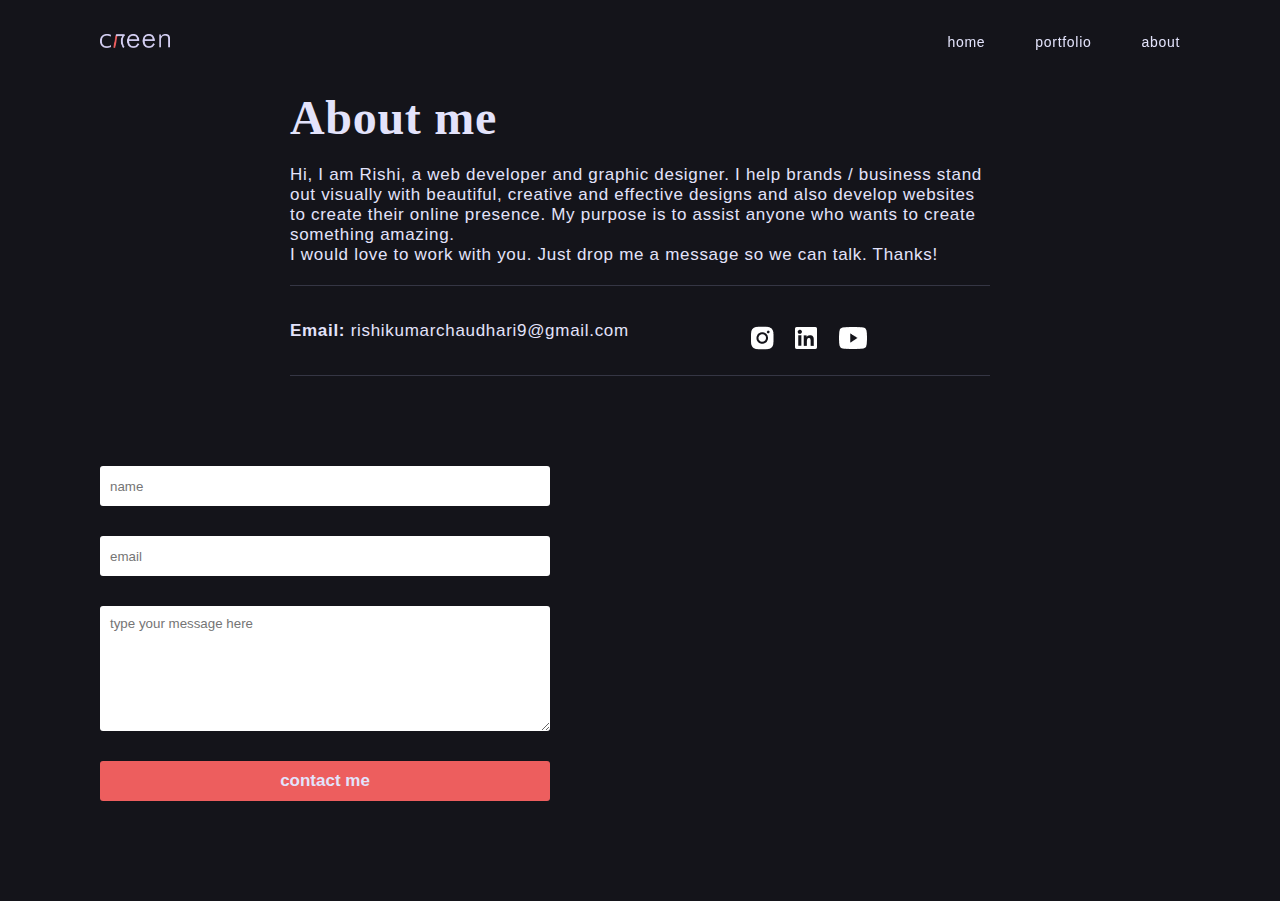
==== about.html @ e6f8a46d "Add files via upload" ====
<!DOCTYPE html>
<html lang="en">
<head>
    <meta charset="UTF-8">
    <meta http-equiv="X-UA-Compatible" content="IE=edge">
    <meta name="viewport" content="width=device-width, initial-scale=1.0">
    <link rel="stylesheet" href="css/style.css">
    <link rel="stylesheet" href="css/about.css">
    <script src="javascript/script.js" defer></script>
    <title>Rishi | graphic designer & web developer</title>
</head>
<body>
    <!-- navigation bar -->
    <header id="nav-bar" class="flex">
        <div class="logo">
            <h1><i><img src="/assets/logo.png" alt="logo"></i></h1>
        </div>

        <i class="nav-menu"><img src="/assets/nav-menu.png" alt="open navigation menu"></i>
        <nav class="nav-links">
            <ul class="flex animate-child-x">
                <li><a href="/">home</a></li>
                <li><a href="/portfolio">portfolio</a></li>
                <li><a href="/about">about</a></li>
            </ul>
        </nav>
    </header>
    <div class="nav-menu-overlay slide-x"></div>

    <!-- main content -->
    <main>
        <div class="content flex">
            <h1>About me</h1>
            <p>Hi, I am Rishi, a web developer and graphic designer. I help brands / business stand out visually with beautiful, creative and effective designs and also develop websites to create their online presence. My purpose is to assist anyone who wants to create something amazing.<br>I would love to work with you. Just drop me a message so we can talk. Thanks!</p>
            <div class="flex contact-info">
                <p><b>Email:</b> rishikumarchaudhari9@gmail.com</p>
                <div class="social-links flex">
                    <a href="#"><i><img src="/assets/instagram.png" alt="instagram"></i></a>
                    <a href="#"><i><img src="/assets/linkedin.png" alt="linkedin"></i></a>
                    <a href="#"><i><img src="/assets/youtube.png" alt="youtube"></i></a>
                </div>
            </div>
        </div>
        <div class="contact-form">
            <form action="/contact" method="post">
                <input type="text" name="name" placeholder="name" required>
                <input type="email" name="email" placeholder="email" required>
                <textarea name="message" cols="30" rows="7" placeholder="type your message here" required></textarea>
                <div class="err-status hide">couldn't send the message. please try again</div>
                <button type="submit" class="btn">contact me</button>
            </form>
        </div>
    </main>

</body>
</html>
---- css/style.css ----
*{
    margin: 0;
    padding: 0;
    box-sizing: border-box;
}

:root{
    --primary-color-1: #4035c0;
    --primary-color-dark-1: #353644;
    --primary-color-dark-2: #1B1B23;
    --primary-color-dark-3: #14141A;
    --secondary-color-1: #7B23A6;
    --accent-color-1: #ed5e5e;
    --primary-text-color: #E3E3FB;
    --heading-1-font: 48px bold Verdana, sans-serif;
    --heading-2-font: 'Futura', sans-serif;
    --paragraph-font: 'Futura', sans-serif;
    --link-font-size: 14px;
}

body{
    background: var(--primary-color-dark-3);
    color: var(--primary-text-color);
    font-family: sans-serif;
    font-size: 17px;
    letter-spacing: 0.7px;
    overflow-x: hidden;
}

main > *{
    margin-top: 90px;
    padding: 0 100px;
    padding-bottom: 200px;
}

main{
    max-width: 2000px;
    margin: auto;
    overflow: hidden;
}

h1{
    font: var(--heading-1-font);
    font-family: Verdana;
    font-weight: bold;
}

h2{
    font-size: 32px;
}

h2.lg{
    font-size: 37px;
}

h3{
    font-size: 22px;
}

img{
    width: 100%;
}

form{
    display: flex;
    flex-direction: column;
    gap: 30px;
}

textarea, input{
    padding: 10px;
    border: none;
    outline: none;
    border-radius: 3px;
    font-family: inherit;
}

input{
    height: 40px;
}


/* utilities */
.flex{
    display: flex;
    align-items: center;
}

.grid{
    display: grid;
}

.cta.link{
    color: var(--accent-color-1);
}

.btn{
    background: var(--accent-color-1);
    border: none;
    outline: none;
    color: var(--primary-text-color);
    font-weight: bold;
    font-size: 17px;
    height: 40px;
    border-radius: 3px;
    cursor: pointer;
}

.status-processing{
    filter: brightness(70%);
}

.err-status{
    color: #ed5e5e;
    font-size: 15px;
}
.hide{
    display: none;
}

.logo img{
    width: 70px;
}
.logo h1{
    font-size: 20px;
}

.bg{
    width: auto;
}

.slide-x{
    transform: translateX(100%);
    transition: all 0.5s ease-out;
}

.slide{
    transform: translateX(0);
}

.email a{
    color: var(--primary-color-1);
    filter: brightness(2);
}

body{
    position: relative;
}

/* nav bar */
#nav-bar{
    position: fixed;
    justify-content: space-between;
    width: 100%;
    padding: 30px 100px;
    margin: auto;
    flex-wrap: wrap;
    z-index: 100;
}

.nav-links ul.flex{
    gap: 50px;
}

.nav-links li{
    list-style: none;
}

.nav-links a{
    font-size: var(--link-font-size);
}

a{
    color: inherit;
    text-decoration: none;
}

.nav-menu{
    display: none;
    flex-direction: column;
    gap: 5px;
    width: 30px;
    cursor: pointer;
}

.nav-menu div{
    background: var(--primary-text-color);
    width: 30px;
    height: 5px;
}

.nav-menu-overlay{
    position: fixed;
    top: 0;
    left: 0;
    width: calc(100%);
    height: 100vh;
    background: var(--primary-color-dark-2);
    z-index: 2;
    display: none;
}

/* hero section */
#hero-section{
    position: relative;
    z-index: 0;
    overflow: hidden;
}

#hero-section .container{
    justify-content: center;
    gap: 100px;
}

#hero-section .intro{
    margin: auto;
}
#hero-section h1{
    width: 300px;
}

#hero-section .intro b{
    font-size: 22px;
}

#hero-section p{
    margin: 20px 0 50px 0;
}

.bg{
    max-height: 1500px;
}

i.arrow-icon{
    width: 100%;
    display: block;
}

img.icon{
    width: auto;
}

#work-section h2{
    text-align: center;
    margin-bottom: 50px;
}

#work-section .grid{
    grid-template-columns: repeat(2, minmax(200px, 1fr));
    gap: 50px;
    width: 70%;
    margin: auto;
}

.project.card{
    transition: all 0.2s ease-out;
    cursor: pointer;
}
.project.card:hover{
    transform: scale(1.02);
}

.project.card i.arrow{
    position: absolute;
    top: 50%;
    transform: translateY(-50%);
    z-index: 10;
}

i.arrow > img{
    width: 10px;
    height: 20px;
    margin: 5px;
    vertical-align: middle;
}
i.arrow{
    display: inline-block;
    border-radius: 2px;
    background-color: #fff;
    opacity: 0.8;
    cursor: pointer;
    box-shadow: 0 0 5px var(--primary-color-dark-1);
}

.carousel{
    position: fixed;
    top: 20px;
    left: 50%;
    transform: translate(-50%);
    right: 20px;
    bottom: 20px;
    width: 90vw;
    max-width: 1500px;
    max-height: 100vh;
    background: var(--primary-color-dark-2);
    border-radius: 3px;
    overflow: hidden;
    overflow-y: auto;
    padding: 10px;
    z-index: 100;
    border: solid 1px var(--primary-color-dark-1);
}

.carousel .flex{
    width: auto;
    justify-content: center;
    gap: 50px;
    height: 80%;
    padding: 10px;
    margin-bottom: 20px;
    background: var(--primary-color-dark-3);

}
.carousel .content{
    padding: 0 20px;
}
.carousel h3{
    margin-bottom: 20px;
}

.carousel img{
    width: auto;
    height: 100%;
}

.carousel i.close{
    position: absolute;
    top: 20px;
    right: 20px;
    display: inline-block;
    border-radius: 50%;
    cursor: pointer;
}
i.close > img{
    width: 15px;
    height: auto;
}
.carousel .close{
    z-index: 100;
}


.carousel-sm .overlay{
    position: absolute;
    top: 0;
    left: 0;
    width: 100%;
    height: 100%;
    opacity: 0;
}

.carousel-sm .overlay:hover{
    opacity: 1;
}

.carousel-sm .arrow.left{
    left: 10px;
}
.carousel-sm .arrow.right{
    right: 10px;
}

.carousel-sm{
    position: relative;
    margin-bottom: 20px;
    overflow: hidden;
}

.active-image{
    width: 100%;
}
.inactive-image{
    width: 0;
}



/* services section */
#services-section{
    gap: 50px;
}

#services-section .line{
    background: var(--accent-color-1);
    height: 1px;
    width: 100%;
}

.services-container div:nth-child(1){
    flex-direction: column;
    justify-content: center;
    align-items: flex-start;
    width: 300px;
}

.services-container h2{
    margin-bottom: 50px;
    width: 170px;
}

.services-container{
    gap: 100px;
    align-items: flex-start;
}

.service{
    max-width: 600px;
    width: 100%;
}

.service img{
    max-width: 400px;
    width: 80%;
    display: block;
    margin: auto;
    margin-bottom: 50px;
}

.service h3{
    position: relative;
    z-index: 1;
    background: var(--secondary-color-1);
    width: fit-content;
    padding: 10px 20px;
    border-radius: 50px;
}

.service .container{
    width: 100%;
    min-height: 190px;
    border: 1px solid var(--primary-color-dark-1);
    border-radius: 3px;
    padding: 30px 20px;
    transform: translateY(-20px);
}

#contact-section > .container{
    justify-content: space-between;
    text-align: center;
}
#contact-section h2{
    margin-bottom: 20px;
}

#contact-section .container > div{
    width: 100%;
}

.contact-title > div{
    margin: auto;
    width: 350px;
}



.social-links{
    margin: auto;
    width: fit-content;
    gap: 20px;
    margin-top: 20px;
}

@media screen and (max-width: 1500px){
    #work-section .grid{
        width: 90%;
    }

    .services-container{
        gap: 50px;
    }
}    

@media screen and (max-width: 1200px){
    #work-section .grid{
        width: 100%;
    }
    .carousel .flex{
        position: relative;
    }
    .carousel i.arrow{
        position: absolute; 
        top: 50%;
    }
    .carousel .arrow.left{
        left: 10px;
    }
    .carousel .arrow.right{
        right: 10px;
    }

    #services-section h2{
        text-align: center;
        width: 100%;
    }
    .services-container{
        flex-wrap: wrap;
        justify-content: center;
    }
    .services-container div:nth-child(1){
        width: 100%;
    }
    .service{
        width: 40%;
    }
    .services-container h2{
        margin-bottom: 30px;
    }

}    

@media screen and (max-width: 1050px){
    .carousel .flex{
        max-height: 700px;
    }
}


@media screen and (max-width: 1000px){
    #hero-section h1{ 
        width: 290px;
    }
    body{
        font-size: 15px;
    }

    /* side spacing */
    main > *{
        padding: 0 50px;
        padding-bottom: 200px;
    }
    #nav-bar{
        padding: 30px 50px;
    }
    


    .service{
        width: 45%;
    }

}

/* tablet */
@media screen and (max-width: 800px){
    h1{
        font-size: 38px;
    }
    h2{
        font-size: 28px;
    }

    h2.lg{
        font-size: 35px;
    }

    h3{
        font-size: 19px;
    } 

    #hero-section h1{
        width: 260px;
    }

    #hero-section p{
        margin: 10px 0 50px 0;
    }

    .bg{
        max-height: 400px;
    }

    #work-section .grid{
        width: 80%;
        grid-template-columns: 1fr;        
    }

    .carousel{
        width: 100vw;
        height: 100vh;
        overflow-y: scroll;
        top: 0;
    }
    .carousel .flex{
        display: block;
        height: auto;
        width: 100%;
        position: relative;
        padding: 0;
    }
    .carousel img.work{
        display: block;
        width: 100%;
        height: auto;
        margin: auto;
    }
    .carousel .flex{
        max-height: none;
    }

    

    #contact-section .flex.container{
        flex-direction: column;
        gap: 50px;
    }

    .contact-title{
        width: 100%;
    }
    .contact-title > div{
        width: 100%;
    }
    .contact-title br{
        display: none;
    }
    .contact-form > form {
        width: 500px;
    }
    
}    

@media screen and (max-width: 600px){
    #work-section .grid{
        width: 100%;
        grid-template-columns: 1fr;        
    }
    .services-container{
        flex-direction: column;
        align-items: center;
    }
    .service{
        width: 100%;
    }
    .contact-form > form {
        width: 100%;
    }
}

@media screen and (max-width: 550px){
    .logo img{   
        width: 60px;
    }

    /* side spacing */
    main > *{
        padding: 0 20px;
        padding-bottom: 200px;
    }
    #nav-bar{
        padding: 30px 20px;
    }
    

    /* hamburger menu */
    .nav-links {
        width: 100%;
        max-height: 0;
        overflow: hidden;
        transition-delay: 0.5s;   
    }
    .nav-links ul{
        margin-top: 50px;
    }
    .nav-links a{
        font-size: 30px;
    }
    .nav-links ul.flex{
        flex-direction: column;
        align-items: flex-start;
    }

    .nav-menu-overlay{
        display: block;
    }

    .active-menu{
        transition: all 0.1s linear 0.5s;
        max-height: 500px;
    }
    .nav-menu{
        display: flex;
    }

    .animate-child-x > *{
        opacity: 0;
        transform: translateX(100px);
        transition: all 0.5s ease-out 0.5s;
    }
    .animate-child > *{
        opacity: 1;
        transform: translateX(0);
    }

    
    
    #nav-bar{
        background: var(--primary-color-dark-2);
        padding: 10px 20px;
        width: calc(100% - 40px);
        margin: 20px;
        margin-top: 10px;
        border-radius: 3px;
    }

    /* background layout column */
    #hero-section .container{
        justify-content: center;
        flex-direction: column;
        gap: 50px;
    }
    .bg{
        width: 85%;
        height: auto;
    }

}

@media screen and (max-width: 420px){
    #work-section h2{
        text-align: left;
    }
}
---- css/about.css ----
main > *{
    padding-bottom: 0;
}

.content{
    max-width: 900px;
    margin-left: auto;
    margin-right: auto;
    flex-direction: column;
    align-items: flex-start;
    gap: 20px;
}

.contact-info{
    width: 100%;
    justify-content: space-between;
    padding: 20px 0;
    border-bottom: 1px solid var(--primary-color-dark-1);
    border-top: 1px solid var(--primary-color-dark-1);
}
.contact-info b{
    font-weight: 800;
}

.social-links{
    gap: 20px;
}

.contact-form{
    margin-bottom: 100px;
}
.contact-form form{
    max-width: 450px;
    width: auto;
}

#footer{
    padding: 20px 100px;
}

@media screen and (max-width: 1000px){
    #footer{
        padding: 20px 50px;
    }
}
@media screen and (max-width: 550px){
    #footer{
        padding: 20px;
    }
    .contact-form form{
        max-width: none;
        width: 100%;
    }
}

@media screen and (max-width: 650px){
    .contact-info{
        flex-direction: column;
        gap: 20px;
        align-items: flex-start;
    }
}
@media screen and (min-width: 1500px){
    .content{
        max-width: 1200px;
    }
}

@media screen and (min-width: 1800px){
    .content{
        max-width: 1500px;
    }
}
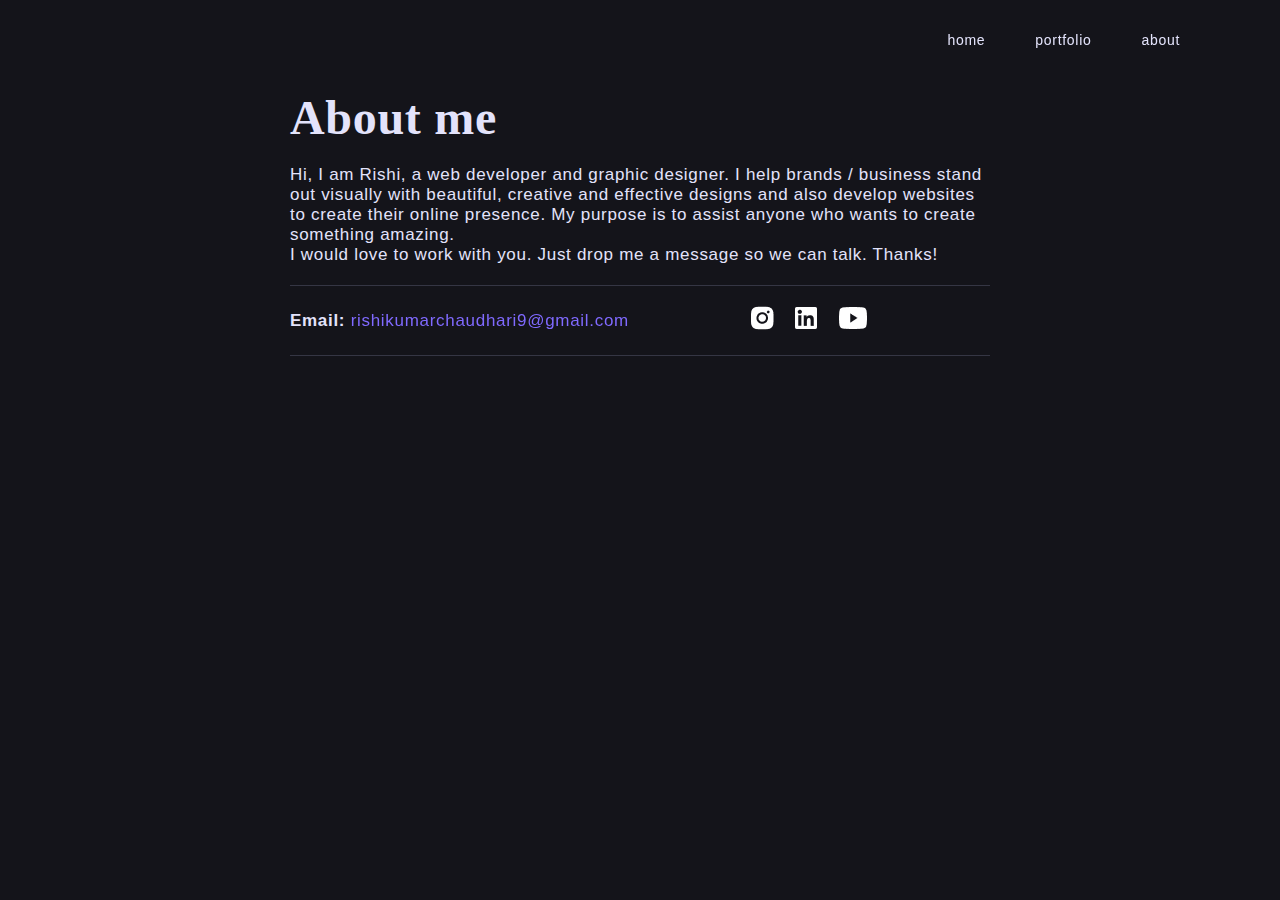
==== commit 11290f64: "Add files via upload" ====
--- a/about.html
+++ b/about.html
@@ -12,15 +12,12 @@
 <body>
     <!-- navigation bar -->
     <header id="nav-bar" class="flex">
-        <div class="logo">
-            <h1><i><img src="/assets/logo.png" alt="logo"></i></h1>
-        </div>
 
         <i class="nav-menu"><img src="/assets/nav-menu.png" alt="open navigation menu"></i>
         <nav class="nav-links">
             <ul class="flex animate-child-x">
                 <li><a href="/">home</a></li>
-                <li><a href="/portfolio">portfolio</a></li>
+                <li><a href="/#work-section">portfolio</a></li>
                 <li><a href="/about">about</a></li>
             </ul>
         </nav>
@@ -33,15 +30,15 @@
             <h1>About me</h1>
             <p>Hi, I am Rishi, a web developer and graphic designer. I help brands / business stand out visually with beautiful, creative and effective designs and also develop websites to create their online presence. My purpose is to assist anyone who wants to create something amazing.<br>I would love to work with you. Just drop me a message so we can talk. Thanks!</p>
             <div class="flex contact-info">
-                <p><b>Email:</b> rishikumarchaudhari9@gmail.com</p>
+                <p class="email"><b>Email:</b> <a href="mailto:rishikumarchaudhari9@gmail.com">rishikumarchaudhari9@gmail.com</a> </p>
                 <div class="social-links flex">
-                    <a href="#"><i><img src="/assets/instagram.png" alt="instagram"></i></a>
-                    <a href="#"><i><img src="/assets/linkedin.png" alt="linkedin"></i></a>
-                    <a href="#"><i><img src="/assets/youtube.png" alt="youtube"></i></a>
+                    <a href="https://www.instagram.com/rishi.kmr7/"><i><img src="/assets/instagram.png" alt="instagram"></i></a>
+                    <a href="https://www.linkedin.com/in/rishikumar-chaudhari-a80bb6256/"><i><img src="/assets/linkedin.png" alt="linkedin"></i></a>
+                    <a href="https://www.youtube.com/channel/UC7YWDhd3GQ6iTvVLMHI6sFQ"><i><img src="/assets/youtube.png" alt="youtube"></i></a>
                 </div>
             </div>
         </div>
-        <div class="contact-form">
+        <!-- <div class="contact-form">
             <form action="/contact" method="post">
                 <input type="text" name="name" placeholder="name" required>
                 <input type="email" name="email" placeholder="email" required>
@@ -49,8 +46,8 @@
                 <div class="err-status hide">couldn't send the message. please try again</div>
                 <button type="submit" class="btn">contact me</button>
             </form>
-        </div>
+        </div> -->
     </main>
 
 </body>
-</html>+</html>
--- a/css/style.css
+++ b/css/style.css
@@ -1,722 +1 @@
-*{
-    margin: 0;
-    padding: 0;
-    box-sizing: border-box;
-}
-
-:root{
-    --primary-color-1: #4035c0;
-    --primary-color-dark-1: #353644;
-    --primary-color-dark-2: #1B1B23;
-    --primary-color-dark-3: #14141A;
-    --secondary-color-1: #7B23A6;
-    --accent-color-1: #ed5e5e;
-    --primary-text-color: #E3E3FB;
-    --heading-1-font: 48px bold Verdana, sans-serif;
-    --heading-2-font: 'Futura', sans-serif;
-    --paragraph-font: 'Futura', sans-serif;
-    --link-font-size: 14px;
-}
-
-body{
-    background: var(--primary-color-dark-3);
-    color: var(--primary-text-color);
-    font-family: sans-serif;
-    font-size: 17px;
-    letter-spacing: 0.7px;
-    overflow-x: hidden;
-}
-
-main > *{
-    margin-top: 90px;
-    padding: 0 100px;
-    padding-bottom: 200px;
-}
-
-main{
-    max-width: 2000px;
-    margin: auto;
-    overflow: hidden;
-}
-
-h1{
-    font: var(--heading-1-font);
-    font-family: Verdana;
-    font-weight: bold;
-}
-
-h2{
-    font-size: 32px;
-}
-
-h2.lg{
-    font-size: 37px;
-}
-
-h3{
-    font-size: 22px;
-}
-
-img{
-    width: 100%;
-}
-
-form{
-    display: flex;
-    flex-direction: column;
-    gap: 30px;
-}
-
-textarea, input{
-    padding: 10px;
-    border: none;
-    outline: none;
-    border-radius: 3px;
-    font-family: inherit;
-}
-
-input{
-    height: 40px;
-}
-
-
-/* utilities */
-.flex{
-    display: flex;
-    align-items: center;
-}
-
-.grid{
-    display: grid;
-}
-
-.cta.link{
-    color: var(--accent-color-1);
-}
-
-.btn{
-    background: var(--accent-color-1);
-    border: none;
-    outline: none;
-    color: var(--primary-text-color);
-    font-weight: bold;
-    font-size: 17px;
-    height: 40px;
-    border-radius: 3px;
-    cursor: pointer;
-}
-
-.status-processing{
-    filter: brightness(70%);
-}
-
-.err-status{
-    color: #ed5e5e;
-    font-size: 15px;
-}
-.hide{
-    display: none;
-}
-
-.logo img{
-    width: 70px;
-}
-.logo h1{
-    font-size: 20px;
-}
-
-.bg{
-    width: auto;
-}
-
-.slide-x{
-    transform: translateX(100%);
-    transition: all 0.5s ease-out;
-}
-
-.slide{
-    transform: translateX(0);
-}
-
-.email a{
-    color: var(--primary-color-1);
-    filter: brightness(2);
-}
-
-body{
-    position: relative;
-}
-
-/* nav bar */
-#nav-bar{
-    position: fixed;
-    justify-content: space-between;
-    width: 100%;
-    padding: 30px 100px;
-    margin: auto;
-    flex-wrap: wrap;
-    z-index: 100;
-}
-
-.nav-links ul.flex{
-    gap: 50px;
-}
-
-.nav-links li{
-    list-style: none;
-}
-
-.nav-links a{
-    font-size: var(--link-font-size);
-}
-
-a{
-    color: inherit;
-    text-decoration: none;
-}
-
-.nav-menu{
-    display: none;
-    flex-direction: column;
-    gap: 5px;
-    width: 30px;
-    cursor: pointer;
-}
-
-.nav-menu div{
-    background: var(--primary-text-color);
-    width: 30px;
-    height: 5px;
-}
-
-.nav-menu-overlay{
-    position: fixed;
-    top: 0;
-    left: 0;
-    width: calc(100%);
-    height: 100vh;
-    background: var(--primary-color-dark-2);
-    z-index: 2;
-    display: none;
-}
-
-/* hero section */
-#hero-section{
-    position: relative;
-    z-index: 0;
-    overflow: hidden;
-}
-
-#hero-section .container{
-    justify-content: center;
-    gap: 100px;
-}
-
-#hero-section .intro{
-    margin: auto;
-}
-#hero-section h1{
-    width: 300px;
-}
-
-#hero-section .intro b{
-    font-size: 22px;
-}
-
-#hero-section p{
-    margin: 20px 0 50px 0;
-}
-
-.bg{
-    max-height: 1500px;
-}
-
-i.arrow-icon{
-    width: 100%;
-    display: block;
-}
-
-img.icon{
-    width: auto;
-}
-
-#work-section h2{
-    text-align: center;
-    margin-bottom: 50px;
-}
-
-#work-section .grid{
-    grid-template-columns: repeat(2, minmax(200px, 1fr));
-    gap: 50px;
-    width: 70%;
-    margin: auto;
-}
-
-.project.card{
-    transition: all 0.2s ease-out;
-    cursor: pointer;
-}
-.project.card:hover{
-    transform: scale(1.02);
-}
-
-.project.card i.arrow{
-    position: absolute;
-    top: 50%;
-    transform: translateY(-50%);
-    z-index: 10;
-}
-
-i.arrow > img{
-    width: 10px;
-    height: 20px;
-    margin: 5px;
-    vertical-align: middle;
-}
-i.arrow{
-    display: inline-block;
-    border-radius: 2px;
-    background-color: #fff;
-    opacity: 0.8;
-    cursor: pointer;
-    box-shadow: 0 0 5px var(--primary-color-dark-1);
-}
-
-.carousel{
-    position: fixed;
-    top: 20px;
-    left: 50%;
-    transform: translate(-50%);
-    right: 20px;
-    bottom: 20px;
-    width: 90vw;
-    max-width: 1500px;
-    max-height: 100vh;
-    background: var(--primary-color-dark-2);
-    border-radius: 3px;
-    overflow: hidden;
-    overflow-y: auto;
-    padding: 10px;
-    z-index: 100;
-    border: solid 1px var(--primary-color-dark-1);
-}
-
-.carousel .flex{
-    width: auto;
-    justify-content: center;
-    gap: 50px;
-    height: 80%;
-    padding: 10px;
-    margin-bottom: 20px;
-    background: var(--primary-color-dark-3);
-
-}
-.carousel .content{
-    padding: 0 20px;
-}
-.carousel h3{
-    margin-bottom: 20px;
-}
-
-.carousel img{
-    width: auto;
-    height: 100%;
-}
-
-.carousel i.close{
-    position: absolute;
-    top: 20px;
-    right: 20px;
-    display: inline-block;
-    border-radius: 50%;
-    cursor: pointer;
-}
-i.close > img{
-    width: 15px;
-    height: auto;
-}
-.carousel .close{
-    z-index: 100;
-}
-
-
-.carousel-sm .overlay{
-    position: absolute;
-    top: 0;
-    left: 0;
-    width: 100%;
-    height: 100%;
-    opacity: 0;
-}
-
-.carousel-sm .overlay:hover{
-    opacity: 1;
-}
-
-.carousel-sm .arrow.left{
-    left: 10px;
-}
-.carousel-sm .arrow.right{
-    right: 10px;
-}
-
-.carousel-sm{
-    position: relative;
-    margin-bottom: 20px;
-    overflow: hidden;
-}
-
-.active-image{
-    width: 100%;
-}
-.inactive-image{
-    width: 0;
-}
-
-
-
-/* services section */
-#services-section{
-    gap: 50px;
-}
-
-#services-section .line{
-    background: var(--accent-color-1);
-    height: 1px;
-    width: 100%;
-}
-
-.services-container div:nth-child(1){
-    flex-direction: column;
-    justify-content: center;
-    align-items: flex-start;
-    width: 300px;
-}
-
-.services-container h2{
-    margin-bottom: 50px;
-    width: 170px;
-}
-
-.services-container{
-    gap: 100px;
-    align-items: flex-start;
-}
-
-.service{
-    max-width: 600px;
-    width: 100%;
-}
-
-.service img{
-    max-width: 400px;
-    width: 80%;
-    display: block;
-    margin: auto;
-    margin-bottom: 50px;
-}
-
-.service h3{
-    position: relative;
-    z-index: 1;
-    background: var(--secondary-color-1);
-    width: fit-content;
-    padding: 10px 20px;
-    border-radius: 50px;
-}
-
-.service .container{
-    width: 100%;
-    min-height: 190px;
-    border: 1px solid var(--primary-color-dark-1);
-    border-radius: 3px;
-    padding: 30px 20px;
-    transform: translateY(-20px);
-}
-
-#contact-section > .container{
-    justify-content: space-between;
-    text-align: center;
-}
-#contact-section h2{
-    margin-bottom: 20px;
-}
-
-#contact-section .container > div{
-    width: 100%;
-}
-
-.contact-title > div{
-    margin: auto;
-    width: 350px;
-}
-
-
-
-.social-links{
-    margin: auto;
-    width: fit-content;
-    gap: 20px;
-    margin-top: 20px;
-}
-
-@media screen and (max-width: 1500px){
-    #work-section .grid{
-        width: 90%;
-    }
-
-    .services-container{
-        gap: 50px;
-    }
-}    
-
-@media screen and (max-width: 1200px){
-    #work-section .grid{
-        width: 100%;
-    }
-    .carousel .flex{
-        position: relative;
-    }
-    .carousel i.arrow{
-        position: absolute; 
-        top: 50%;
-    }
-    .carousel .arrow.left{
-        left: 10px;
-    }
-    .carousel .arrow.right{
-        right: 10px;
-    }
-
-    #services-section h2{
-        text-align: center;
-        width: 100%;
-    }
-    .services-container{
-        flex-wrap: wrap;
-        justify-content: center;
-    }
-    .services-container div:nth-child(1){
-        width: 100%;
-    }
-    .service{
-        width: 40%;
-    }
-    .services-container h2{
-        margin-bottom: 30px;
-    }
-
-}    
-
-@media screen and (max-width: 1050px){
-    .carousel .flex{
-        max-height: 700px;
-    }
-}
-
-
-@media screen and (max-width: 1000px){
-    #hero-section h1{ 
-        width: 290px;
-    }
-    body{
-        font-size: 15px;
-    }
-
-    /* side spacing */
-    main > *{
-        padding: 0 50px;
-        padding-bottom: 200px;
-    }
-    #nav-bar{
-        padding: 30px 50px;
-    }
-    
-
-
-    .service{
-        width: 45%;
-    }
-
-}
-
-/* tablet */
-@media screen and (max-width: 800px){
-    h1{
-        font-size: 38px;
-    }
-    h2{
-        font-size: 28px;
-    }
-
-    h2.lg{
-        font-size: 35px;
-    }
-
-    h3{
-        font-size: 19px;
-    } 
-
-    #hero-section h1{
-        width: 260px;
-    }
-
-    #hero-section p{
-        margin: 10px 0 50px 0;
-    }
-
-    .bg{
-        max-height: 400px;
-    }
-
-    #work-section .grid{
-        width: 80%;
-        grid-template-columns: 1fr;        
-    }
-
-    .carousel{
-        width: 100vw;
-        height: 100vh;
-        overflow-y: scroll;
-        top: 0;
-    }
-    .carousel .flex{
-        display: block;
-        height: auto;
-        width: 100%;
-        position: relative;
-        padding: 0;
-    }
-    .carousel img.work{
-        display: block;
-        width: 100%;
-        height: auto;
-        margin: auto;
-    }
-    .carousel .flex{
-        max-height: none;
-    }
-
-    
-
-    #contact-section .flex.container{
-        flex-direction: column;
-        gap: 50px;
-    }
-
-    .contact-title{
-        width: 100%;
-    }
-    .contact-title > div{
-        width: 100%;
-    }
-    .contact-title br{
-        display: none;
-    }
-    .contact-form > form {
-        width: 500px;
-    }
-    
-}    
-
-@media screen and (max-width: 600px){
-    #work-section .grid{
-        width: 100%;
-        grid-template-columns: 1fr;        
-    }
-    .services-container{
-        flex-direction: column;
-        align-items: center;
-    }
-    .service{
-        width: 100%;
-    }
-    .contact-form > form {
-        width: 100%;
-    }
-}
-
-@media screen and (max-width: 550px){
-    .logo img{   
-        width: 60px;
-    }
-
-    /* side spacing */
-    main > *{
-        padding: 0 20px;
-        padding-bottom: 200px;
-    }
-    #nav-bar{
-        padding: 30px 20px;
-    }
-    
-
-    /* hamburger menu */
-    .nav-links {
-        width: 100%;
-        max-height: 0;
-        overflow: hidden;
-        transition-delay: 0.5s;   
-    }
-    .nav-links ul{
-        margin-top: 50px;
-    }
-    .nav-links a{
-        font-size: 30px;
-    }
-    .nav-links ul.flex{
-        flex-direction: column;
-        align-items: flex-start;
-    }
-
-    .nav-menu-overlay{
-        display: block;
-    }
-
-    .active-menu{
-        transition: all 0.1s linear 0.5s;
-        max-height: 500px;
-    }
-    .nav-menu{
-        display: flex;
-    }
-
-    .animate-child-x > *{
-        opacity: 0;
-        transform: translateX(100px);
-        transition: all 0.5s ease-out 0.5s;
-    }
-    .animate-child > *{
-        opacity: 1;
-        transform: translateX(0);
-    }
-
-    
-    
-    #nav-bar{
-        background: var(--primary-color-dark-2);
-        padding: 10px 20px;
-        width: calc(100% - 40px);
-        margin: 20px;
-        margin-top: 10px;
-        border-radius: 3px;
-    }
-
-    /* background layout column */
-    #hero-section .container{
-        justify-content: center;
-        flex-direction: column;
-        gap: 50px;
-    }
-    .bg{
-        width: 85%;
-        height: auto;
-    }
-
-}
-
-@media screen and (max-width: 420px){
-    #work-section h2{
-        text-align: left;
-    }
-}+*{margin:0;padding:0;box-sizing:border-box}:root{--primary-color-1:#4035c0;--primary-color-dark-1:#353644;--primary-color-dark-2:#1B1B23;--primary-color-dark-3:#14141A;--secondary-color-1:#7B23A6;--accent-color-1:#ed5e5e;--primary-text-color:#E3E3FB;--heading-1-font:48px bold Verdana,sans-serif;--heading-2-font:'Futura',sans-serif;--paragraph-font:'Futura',sans-serif;--link-font-size:14px}body{background:var(--primary-color-dark-3);color:var(--primary-text-color);font-family:sans-serif;font-size:17px;letter-spacing:.7px;overflow-x:hidden}main>*{margin-top:90px;padding:0 100px;padding-bottom:200px}main{max-width:2000px;margin:auto;overflow:hidden}h1{font:var(--heading-1-font);font-family:Verdana;font-weight:700}h2{font-size:32px}h2.lg{font-size:37px}h3{font-size:22px}img{width:100%}form{display:flex;flex-direction:column;gap:30px}input,textarea{padding:10px;border:none;outline:0;border-radius:3px;font-family:inherit}input{height:40px}.flex{display:flex;align-items:center}.grid{display:grid}.cta.link{color:var(--accent-color-1)}.btn{background:var(--accent-color-1);border:none;outline:0;color:var(--primary-text-color);font-weight:700;font-size:17px;height:40px;border-radius:3px;cursor:pointer}.status-processing{filter:brightness(70%)}.err-status{color:#ed5e5e;font-size:15px}.hide{display:none}.logo img{width:70px}.logo h1{font-size:20px}.bg{width:auto}.slide-x{transform:translateX(100%);transition:all .5s ease-out}.slide{transform:translateX(0)}.email a{color:var(--primary-color-1);filter:brightness(2)}body{position:relative}#nav-bar{position:fixed;justify-content:space-between;width:100%;padding:30px 100px;margin:auto;flex-direction:row-reverse;flex-wrap:wrap;z-index:100}.nav-links ul.flex{gap:50px}.nav-links li{list-style:none}.nav-links a{font-size:var(--link-font-size)}a{color:inherit;text-decoration:none}.nav-menu{display:none;flex-direction:column;gap:5px;width:30px;cursor:pointer}.nav-menu div{background:var(--primary-text-color);width:30px;height:5px}.nav-menu-overlay{position:fixed;top:0;left:0;width:calc(100%);height:100vh;background:var(--primary-color-dark-2);z-index:2;display:none}#hero-section{position:relative;z-index:0;overflow:hidden}#hero-section .container{justify-content:center;gap:100px}#hero-section .intro{margin:auto}#hero-section h1{width:300px}#hero-section .intro b{font-size:22px}#hero-section p{margin:20px 0 50px 0}.bg{max-height:1500px}i.arrow-icon{width:100%;display:block}img.icon{width:auto}#work-section h2{text-align:center;margin-bottom:50px}#work-section .grid{grid-template-columns:repeat(2,minmax(200px,1fr));gap:50px;width:70%;margin:auto}.project.card{transition:all .2s ease-out;cursor:pointer}.project.card:hover{transform:scale(1.02)}.project.card i.arrow{position:absolute;top:50%;transform:translateY(-50%);z-index:10}i.arrow>img{width:10px;height:20px;margin:5px;vertical-align:middle}i.arrow{display:inline-block;border-radius:2px;background-color:#fff;opacity:.8;cursor:pointer;box-shadow:0 0 5px var(--primary-color-dark-1)}.carousel{position:fixed;top:20px;left:50%;transform:translate(-50%);right:20px;bottom:20px;width:90vw;max-width:1500px;max-height:100vh;background:var(--primary-color-dark-2);border-radius:3px;overflow:hidden;overflow-y:auto;padding:10px;z-index:100;border:solid 1px var(--primary-color-dark-1)}.carousel .flex{width:auto;justify-content:center;gap:50px;height:80%;padding:10px;margin-bottom:20px;background:var(--primary-color-dark-3)}.carousel .content{padding:0 20px}.carousel h3{margin-bottom:20px}.carousel img{width:auto;height:100%}.carousel i.close{position:absolute;top:20px;right:20px;display:inline-block;border-radius:50%;cursor:pointer}i.close>img{width:15px;height:auto}.carousel .close{z-index:100}.carousel-sm .overlay{position:absolute;top:0;left:0;width:100%;height:100%;opacity:0}.carousel-sm .overlay:hover{opacity:1}.carousel-sm .arrow.left{left:10px}.carousel-sm .arrow.right{right:10px}.carousel-sm{position:relative;margin-bottom:20px;overflow:hidden}.active-image{width:100%}.inactive-image{width:0}#services-section{gap:50px}#services-section .line{background:var(--accent-color-1);height:1px;width:100%}.services-container div:first-child{flex-direction:column;justify-content:center;align-items:flex-start;width:300px}.services-container h2{margin-bottom:50px;width:170px}.services-container{gap:100px;align-items:flex-start}.service{max-width:600px;width:100%}.service img{max-width:400px;width:80%;display:block;margin:auto;margin-bottom:50px}.service h3{position:relative;z-index:1;background:var(--secondary-color-1);width:fit-content;padding:10px 20px;border-radius:50px}.service .container{width:100%;min-height:190px;border:1px solid var(--primary-color-dark-1);border-radius:3px;padding:30px 20px;transform:translateY(-20px)}#contact-section>.container{justify-content:space-between;text-align:center}#contact-section h2{margin-bottom:20px}#contact-section .container>div{width:100%}.contact-title>div{margin:auto;width:350px}.social-links{margin:auto;width:fit-content;gap:20px;margin-top:20px}@media screen and (max-width:1500px){#work-section .grid{width:90%}.services-container{gap:50px}}@media screen and (max-width:1200px){#work-section .grid{width:100%}.carousel .flex{position:relative}.carousel i.arrow{position:absolute;top:50%}.carousel .arrow.left{left:10px}.carousel .arrow.right{right:10px}#services-section h2{text-align:center;width:100%}.services-container{flex-wrap:wrap;justify-content:center}.services-container div:first-child{width:100%}.service{width:40%}.services-container h2{margin-bottom:30px}}@media screen and (max-width:1050px){.carousel .flex{max-height:700px}}@media screen and (max-width:1000px){#hero-section h1{width:290px}body{font-size:15px}main>*{padding:0 50px;padding-bottom:200px}#nav-bar{padding:30px 50px}.service{width:45%}}@media screen and (max-width:800px){h1{font-size:38px}h2{font-size:28px}h2.lg{font-size:35px}h3{font-size:19px}#hero-section h1{width:260px}#hero-section p{margin:10px 0 50px 0}.bg{max-height:400px}#work-section .grid{width:80%;grid-template-columns:1fr}.carousel{width:100vw;height:100vh;overflow-y:scroll;top:0}.carousel .flex{display:block;height:auto;width:100%;position:relative;padding:0}.carousel img.work{display:block;width:100%;height:auto;margin:auto}.carousel .flex{max-height:none}#contact-section .flex.container{flex-direction:column;gap:50px}.contact-title{width:100%}.contact-title>div{width:100%}.contact-title br{display:none}.contact-form>form{width:500px}}@media screen and (max-width:600px){#work-section .grid{width:100%;grid-template-columns:1fr}.services-container{flex-direction:column;align-items:center}.service{width:100%}.contact-form>form{width:100%}}@media screen and (max-width:550px){.logo img{width:60px}main>*{padding:0 20px;padding-bottom:200px}#nav-bar{padding:30px 20px}.nav-links{width:100%;max-height:0;overflow:hidden;transition-delay:0.5s}.nav-links ul{margin-top:50px}.nav-links a{font-size:30px}.nav-links ul.flex{flex-direction:column;align-items:flex-start}.nav-menu-overlay{display:block}.active-menu{transition:all .1s linear .5s;max-height:500px}.nav-menu{display:flex}.animate-child-x>*{opacity:0;transform:translateX(100px);transition:all .5s ease-out .5s}.animate-child>*{opacity:1;transform:translateX(0)}#nav-bar{background:var(--primary-color-dark-2);padding:10px 20px;width:calc(100% - 40px);margin:20px;margin-top:10px;border-radius:3px}#hero-section .container{justify-content:center;flex-direction:column;gap:50px}.bg{width:85%;height:auto}}@media screen and (max-width:420px){#work-section h2{text-align:left}}--- a/css/about.css
+++ b/css/about.css
@@ -1,73 +1 @@
-main > *{
-    padding-bottom: 0;
-}
-
-.content{
-    max-width: 900px;
-    margin-left: auto;
-    margin-right: auto;
-    flex-direction: column;
-    align-items: flex-start;
-    gap: 20px;
-}
-
-.contact-info{
-    width: 100%;
-    justify-content: space-between;
-    padding: 20px 0;
-    border-bottom: 1px solid var(--primary-color-dark-1);
-    border-top: 1px solid var(--primary-color-dark-1);
-}
-.contact-info b{
-    font-weight: 800;
-}
-
-.social-links{
-    gap: 20px;
-}
-
-.contact-form{
-    margin-bottom: 100px;
-}
-.contact-form form{
-    max-width: 450px;
-    width: auto;
-}
-
-#footer{
-    padding: 20px 100px;
-}
-
-@media screen and (max-width: 1000px){
-    #footer{
-        padding: 20px 50px;
-    }
-}
-@media screen and (max-width: 550px){
-    #footer{
-        padding: 20px;
-    }
-    .contact-form form{
-        max-width: none;
-        width: 100%;
-    }
-}
-
-@media screen and (max-width: 650px){
-    .contact-info{
-        flex-direction: column;
-        gap: 20px;
-        align-items: flex-start;
-    }
-}
-@media screen and (min-width: 1500px){
-    .content{
-        max-width: 1200px;
-    }
-}
-
-@media screen and (min-width: 1800px){
-    .content{
-        max-width: 1500px;
-    }
-}+main>*{padding-bottom:0}.content{max-width:900px;margin-left:auto;margin-right:auto;flex-direction:column;align-items:flex-start;gap:20px}.contact-info{width:100%;justify-content:space-between;padding:20px 0;border-bottom:1px solid var(--primary-color-dark-1);border-top:1px solid var(--primary-color-dark-1)}.contact-info b{font-weight:800}.social-links{margin-top:0;gap:20px}.contact-form{margin-bottom:100px}.contact-form>form{max-width:450px;width:auto}#footer{padding:20px 100px}@media screen and (max-width:1000px){#footer{padding:20px 50px}}@media screen and (max-width:550px){#footer{padding:20px}.contact-form form{max-width:none;width:100%}}@media screen and (max-width:650px){.contact-info{flex-direction:column;gap:20px;align-items:flex-start}}@media screen and (min-width:1500px){.content{max-width:1200px}}@media screen and (min-width:1800px){.content{max-width:1500px}}